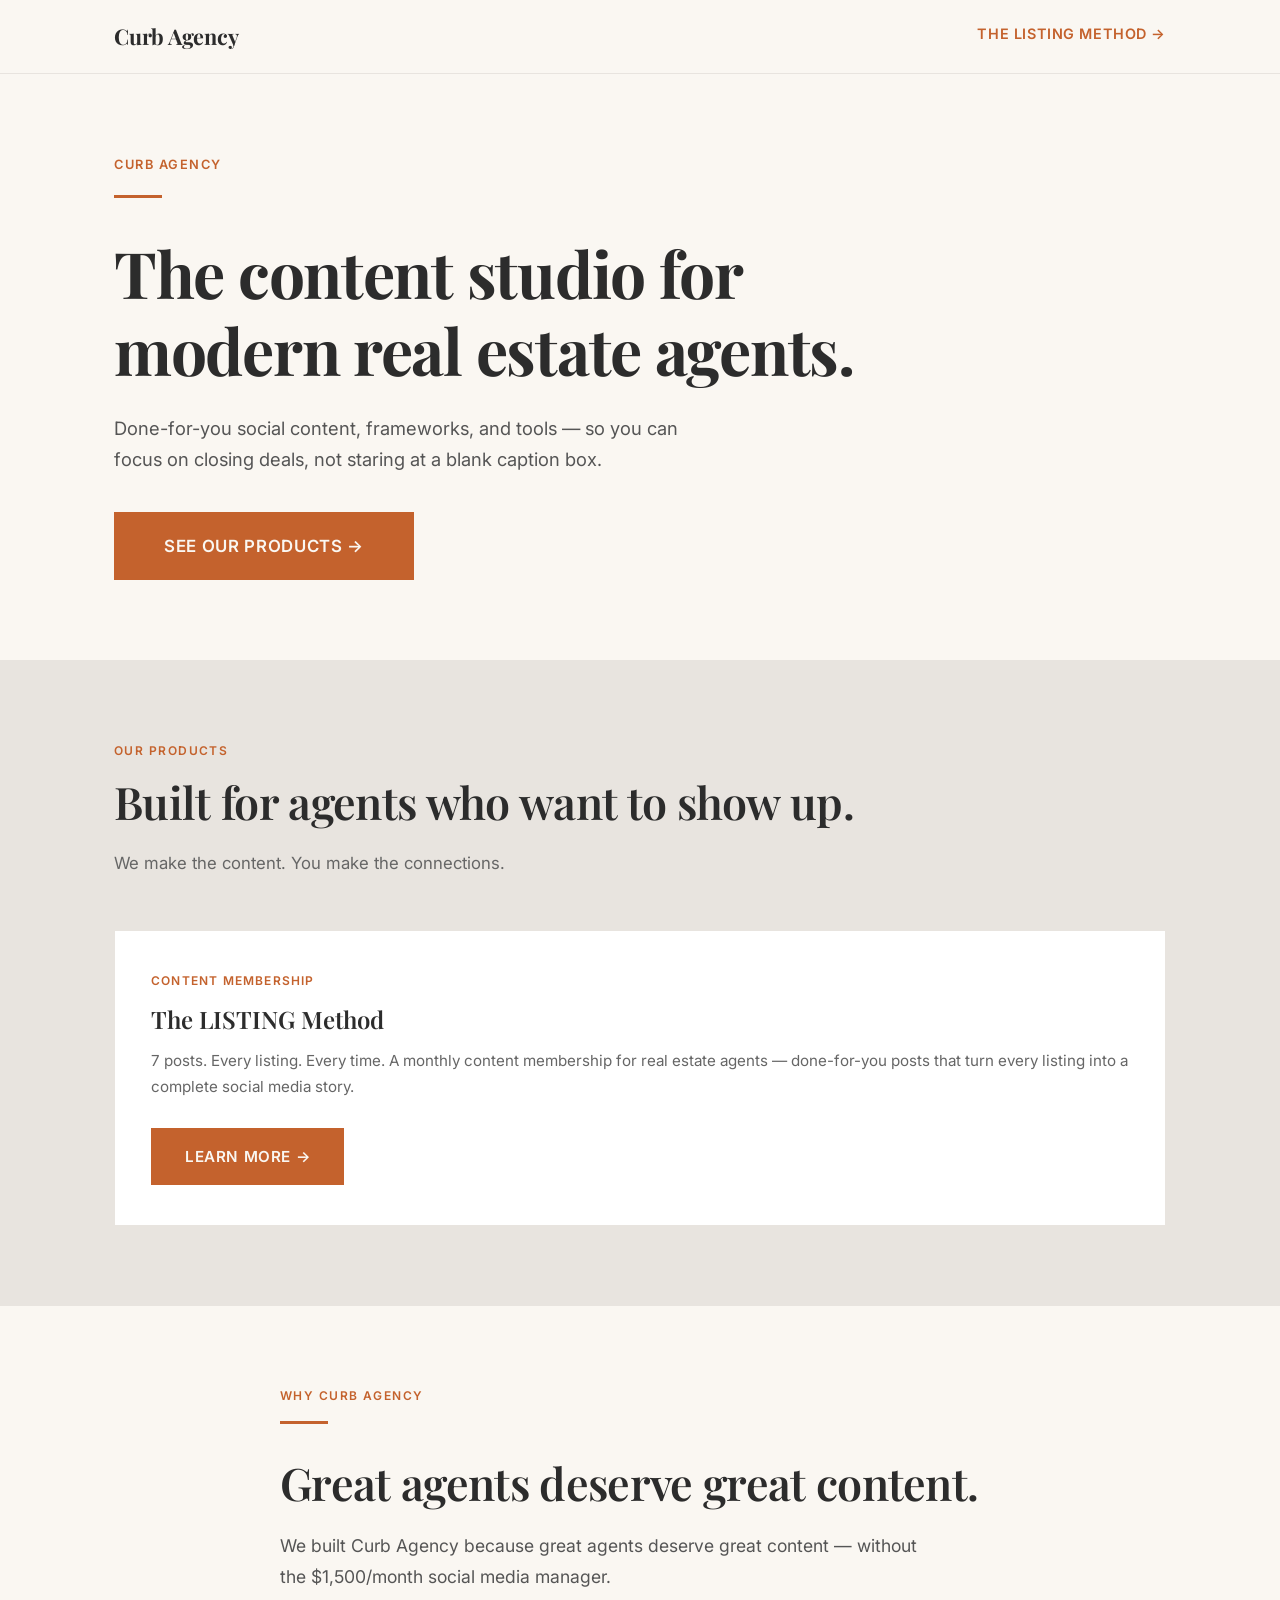
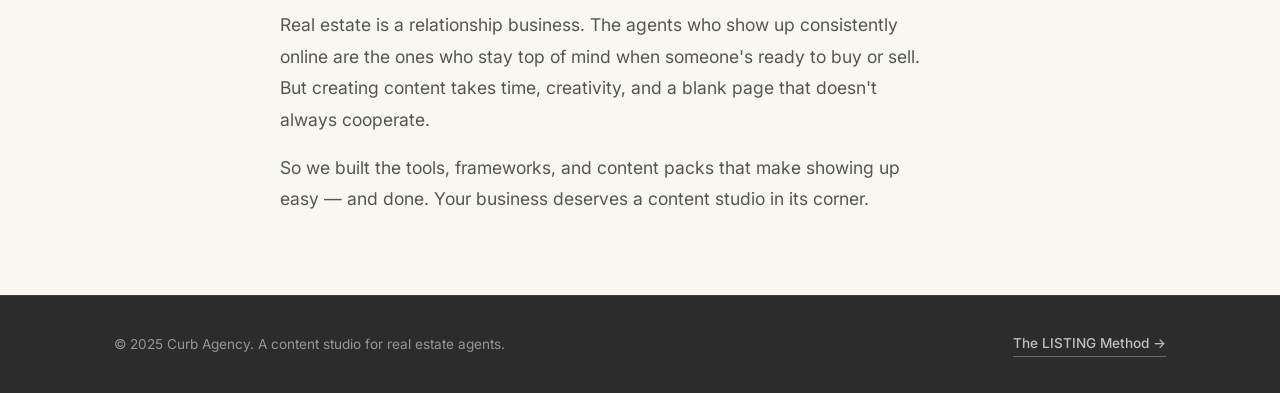
==== index.html @ a420fe9f "Initial site — Curb Agency + The LISTING Method" ====
<!DOCTYPE html>
<html lang="en">
<head>
  <meta charset="UTF-8" />
  <meta name="viewport" content="width=device-width, initial-scale=1.0" />
  <title>Curb Agency — The Content Studio for Modern Real Estate Agents</title>
  <meta name="description" content="Done-for-you social content and tools for real estate agents who want to show up consistently." />
  <link rel="stylesheet" href="styles.css" />
</head>
<body>

  <!-- ── Navigation ── -->
  <nav class="nav">
    <div class="container">
      <div class="nav__inner">
        <a href="index.html" class="nav__logo">Curb Agency</a>
        <a href="listing-method.html" class="nav__link">The LISTING Method &rarr;</a>
      </div>
    </div>
  </nav>

  <!-- ── Hero ── -->
  <section class="hero">
    <div class="container">
      <span class="hero__eyebrow">Curb Agency</span>
      <div class="accent-line"></div>
      <h1>The content studio for<br>modern real estate agents.</h1>
      <p class="hero__subhead">Done-for-you social content, frameworks, and tools — so you can focus on closing deals, not staring at a blank caption box.</p>
      <a href="#products" class="btn btn-large">See Our Products &rarr;</a>
    </div>
  </section>

  <!-- ── Products ── -->
  <section class="section section--alt" id="products">
    <div class="container">
      <span class="section__label">Our Products</span>
      <h2 class="section__heading">Built for agents who want to show up.</h2>
      <p class="section__subhead">We make the content. You make the connections.</p>

      <div class="products-grid">
        <div class="product-card">
          <span class="product-card__label">Content Membership</span>
          <h3>The LISTING Method</h3>
          <p>7 posts. Every listing. Every time. A monthly content membership for real estate agents — done-for-you posts that turn every listing into a complete social media story.</p>
          <a href="listing-method.html" class="btn">Learn More &rarr;</a>
        </div>
      </div>
    </div>
  </section>

  <!-- ── About / Why ── -->
  <section class="section section--cream" id="about">
    <div class="container">
      <div class="text-container">
        <span class="section__label">Why Curb Agency</span>
        <div class="divider"></div>
        <h2 class="section__heading">Great agents deserve great content.</h2>
        <p class="about__body">We built Curb Agency because great agents deserve great content — without the $1,500/month social media manager.</p>
        <p class="about__body">Real estate is a relationship business. The agents who show up consistently online are the ones who stay top of mind when someone's ready to buy or sell. But creating content takes time, creativity, and a blank page that doesn't always cooperate.</p>
        <p class="about__body">So we built the tools, frameworks, and content packs that make showing up easy — and done. Your business deserves a content studio in its corner.</p>
      </div>
    </div>
  </section>

  <!-- ── Footer ── -->
  <footer class="footer">
    <div class="container">
      <div class="footer__inner">
        <p>&copy; 2025 Curb Agency. A content studio for real estate agents.</p>
        <a href="listing-method.html">The LISTING Method &rarr;</a>
      </div>
    </div>
  </footer>

</body>
</html>
---- styles.css ----
/* ============================================================
   CURB AGENCY — Shared Stylesheet
   Fonts: Playfair Display (headings) + Inter (body)
   ============================================================ */

@import url('https://fonts.googleapis.com/css2?family=Playfair+Display:ital,wght@0,400;0,600;0,700;1,400&family=Inter:wght@300;400;500;600&display=swap');

/* ── Reset & Base ── */
*, *::before, *::after {
  box-sizing: border-box;
  margin: 0;
  padding: 0;
}

:root {
  --terracotta: #C4622D;
  --cream: #FAF7F2;
  --charcoal: #2C2C2C;
  --light-gray: #E8E4DF;
  --terracotta-dark: #a8511f;

  --font-heading: 'Playfair Display', Georgia, serif;
  --font-body: 'Inter', system-ui, sans-serif;

  --section-pad-desktop: 80px;
  --section-pad-mobile: 48px;

  --max-width: 1100px;
  --text-width: 720px;
}

html {
  scroll-behavior: smooth;
}

body {
  font-family: var(--font-body);
  background-color: var(--cream);
  color: var(--charcoal);
  line-height: 1.7;
  font-size: 17px;
  -webkit-font-smoothing: antialiased;
}

img {
  max-width: 100%;
  display: block;
}

a {
  color: var(--terracotta);
  text-decoration: none;
}

a:hover {
  text-decoration: underline;
}

/* ── Layout Utilities ── */
.container {
  width: 100%;
  max-width: var(--max-width);
  margin: 0 auto;
  padding: 0 24px;
}

.text-container {
  max-width: var(--text-width);
  margin: 0 auto;
}

/* ── Typography ── */
h1, h2, h3, h4 {
  font-family: var(--font-heading);
  color: var(--charcoal);
  line-height: 1.2;
}

h1 {
  font-size: clamp(2.4rem, 5vw, 4rem);
  font-weight: 700;
  letter-spacing: -0.02em;
}

h2 {
  font-size: clamp(1.8rem, 3.5vw, 2.8rem);
  font-weight: 600;
  letter-spacing: -0.015em;
}

h3 {
  font-size: 1.25rem;
  font-weight: 600;
  font-family: var(--font-heading);
}

p {
  margin-bottom: 1rem;
  color: var(--charcoal);
}

p:last-child {
  margin-bottom: 0;
}

/* ── Buttons ── */
.btn {
  display: inline-block;
  font-family: var(--font-body);
  font-size: 0.95rem;
  font-weight: 600;
  letter-spacing: 0.04em;
  text-transform: uppercase;
  background-color: var(--terracotta);
  color: var(--cream);
  padding: 14px 32px;
  border-radius: 0;
  border: 2px solid var(--terracotta);
  cursor: pointer;
  transition: background-color 0.2s ease, color 0.2s ease;
  text-decoration: none;
}

.btn:hover {
  background-color: var(--terracotta-dark);
  border-color: var(--terracotta-dark);
  text-decoration: none;
  color: var(--cream);
}

.btn-outline {
  background-color: transparent;
  color: var(--terracotta);
  border: 2px solid var(--terracotta);
}

.btn-outline:hover {
  background-color: var(--terracotta);
  color: var(--cream);
}

.btn-large {
  font-size: 1.05rem;
  padding: 18px 48px;
}

/* ── Navigation ── */
.nav {
  position: sticky;
  top: 0;
  z-index: 100;
  background-color: var(--cream);
  border-bottom: 1px solid var(--light-gray);
  padding: 18px 0;
}

.nav__inner {
  display: flex;
  align-items: center;
  justify-content: space-between;
}

.nav__logo {
  font-family: var(--font-heading);
  font-size: 1.35rem;
  font-weight: 700;
  color: var(--charcoal);
  letter-spacing: -0.01em;
  text-decoration: none;
}

.nav__logo:hover {
  color: var(--terracotta);
  text-decoration: none;
}

.nav__link {
  font-family: var(--font-body);
  font-size: 0.9rem;
  font-weight: 600;
  letter-spacing: 0.04em;
  text-transform: uppercase;
  color: var(--terracotta);
  text-decoration: none;
  border-bottom: 2px solid transparent;
  padding-bottom: 2px;
  transition: border-color 0.2s;
}

.nav__link:hover {
  border-color: var(--terracotta);
  text-decoration: none;
}

/* ── Hero ── */
.hero {
  background-color: var(--cream);
  padding: var(--section-pad-desktop) 0;
  border-bottom: 1px solid var(--light-gray);
}

.hero__eyebrow {
  font-family: var(--font-body);
  font-size: 0.8rem;
  font-weight: 600;
  letter-spacing: 0.12em;
  text-transform: uppercase;
  color: var(--terracotta);
  margin-bottom: 20px;
  display: block;
}

.hero h1 {
  margin-bottom: 24px;
}

.hero__subhead {
  font-size: 1.15rem;
  line-height: 1.7;
  color: #555;
  max-width: 580px;
  margin-bottom: 36px;
}

.hero__sub-copy {
  font-size: 0.85rem;
  color: #888;
  margin-top: 16px;
  font-style: italic;
}

/* ── Sections ── */
.section {
  padding: var(--section-pad-desktop) 0;
}

.section--alt {
  background-color: var(--light-gray);
}

.section--dark {
  background-color: var(--charcoal);
  color: var(--cream);
}

.section--dark h2,
.section--dark h3,
.section--dark p {
  color: var(--cream);
}

.section--cream {
  background-color: var(--cream);
}

.section__label {
  font-family: var(--font-body);
  font-size: 0.75rem;
  font-weight: 600;
  letter-spacing: 0.12em;
  text-transform: uppercase;
  color: var(--terracotta);
  margin-bottom: 14px;
  display: block;
}

.section__heading {
  margin-bottom: 20px;
}

.section__subhead {
  font-size: 1.05rem;
  color: #666;
  max-width: 600px;
  margin-bottom: 52px;
  line-height: 1.7;
}

.section--dark .section__subhead {
  color: rgba(255,255,255,0.7);
}

/* ── Product Card ── */
.products-grid {
  display: grid;
  grid-template-columns: repeat(auto-fit, minmax(300px, 1fr));
  gap: 32px;
  margin-top: 52px;
}

.product-card {
  background-color: var(--cream);
  border: 1px solid var(--light-gray);
  padding: 40px 36px;
  transition: transform 0.2s ease, box-shadow 0.2s ease;
}

.product-card:hover {
  transform: translateY(-3px);
  box-shadow: 0 12px 40px rgba(0,0,0,0.08);
}

.section--alt .product-card {
  background-color: white;
}

.product-card__label {
  font-size: 0.75rem;
  font-weight: 600;
  letter-spacing: 0.1em;
  text-transform: uppercase;
  color: var(--terracotta);
  margin-bottom: 14px;
  display: block;
}

.product-card h3 {
  font-size: 1.5rem;
  margin-bottom: 14px;
}

.product-card p {
  font-size: 0.95rem;
  color: #666;
  margin-bottom: 28px;
  line-height: 1.7;
}

/* ── About / Why ── */
.about__body {
  font-size: 1.1rem;
  line-height: 1.8;
  max-width: 640px;
  color: #555;
}

/* ── Feature Cards ── */
.features-grid {
  display: grid;
  grid-template-columns: repeat(auto-fit, minmax(240px, 1fr));
  gap: 28px;
  margin-top: 0;
}

.feature-card {
  background-color: var(--light-gray);
  padding: 32px 28px;
}

.feature-card__emoji {
  font-size: 2rem;
  margin-bottom: 16px;
  display: block;
}

.feature-card h3 {
  font-size: 1.1rem;
  margin-bottom: 10px;
  font-family: var(--font-heading);
}

.feature-card p {
  font-size: 0.9rem;
  color: #666;
  line-height: 1.65;
}

/* ── Framework Table ── */
.framework-table {
  width: 100%;
  border-collapse: collapse;
  margin-top: 0;
  font-family: var(--font-body);
}

.framework-table thead th {
  font-size: 0.75rem;
  font-weight: 600;
  letter-spacing: 0.1em;
  text-transform: uppercase;
  padding: 14px 20px;
  text-align: left;
  background-color: var(--charcoal);
  color: var(--cream);
}

.framework-table tbody tr:nth-child(odd) {
  background-color: var(--light-gray);
}

.framework-table tbody tr:nth-child(even) {
  background-color: var(--cream);
}

.framework-table td {
  padding: 18px 20px;
  vertical-align: middle;
}

.framework-table .td-letter {
  font-family: var(--font-heading);
  font-size: 1.5rem;
  font-weight: 700;
  color: var(--terracotta);
  width: 60px;
  min-width: 60px;
}

.framework-table .td-name {
  font-weight: 600;
  color: var(--terracotta);
  font-size: 0.95rem;
  letter-spacing: 0.02em;
  min-width: 160px;
  padding-right: 12px;
}

.framework-table .td-desc {
  color: var(--charcoal);
  font-size: 0.95rem;
}

/* ── Pricing ── */
.pricing-block {
  text-align: center;
  max-width: 560px;
  margin: 0 auto;
}

.pricing-block h2 {
  font-size: clamp(3rem, 8vw, 5.5rem);
  color: var(--cream);
  margin-bottom: 20px;
}

.pricing-block p {
  font-size: 1.05rem;
  color: rgba(255,255,255,0.8);
  margin-bottom: 36px;
  line-height: 1.75;
}

.pricing-block .btn {
  background-color: var(--cream);
  color: var(--terracotta);
  border-color: var(--cream);
  font-size: 1rem;
}

.pricing-block .btn:hover {
  background-color: var(--light-gray);
  border-color: var(--light-gray);
  color: var(--terracotta);
}

.pricing__sub {
  display: block;
  font-size: 0.82rem;
  color: rgba(255,255,255,0.5);
  margin-top: 14px;
  font-style: italic;
}

/* ── FAQ ── */
.faq-list {
  list-style: none;
  max-width: var(--text-width);
  margin: 0 auto;
}

.faq-item {
  border-top: 1px solid var(--light-gray);
  padding: 28px 0;
}

.faq-item:last-child {
  border-bottom: 1px solid var(--light-gray);
}

.faq-question {
  font-family: var(--font-heading);
  font-size: 1.15rem;
  font-weight: 600;
  color: var(--charcoal);
  margin-bottom: 10px;
}

.faq-answer {
  font-size: 0.95rem;
  color: #666;
  line-height: 1.7;
}

/* ── Problem Section ── */
.problem-list {
  list-style: none;
  margin: 28px 0 28px 0;
}

.problem-list li {
  padding: 12px 0 12px 28px;
  position: relative;
  font-size: 1rem;
  color: var(--charcoal);
  border-bottom: 1px solid rgba(255,255,255,0.15);
  line-height: 1.6;
}

.section--alt .problem-list li {
  border-bottom-color: rgba(0,0,0,0.08);
}

.problem-list li::before {
  content: "→";
  position: absolute;
  left: 0;
  color: var(--terracotta);
  font-weight: 600;
}

/* ── Final CTA ── */
.final-cta {
  text-align: center;
  max-width: 600px;
  margin: 0 auto;
}

.final-cta h2 {
  color: var(--cream);
  margin-bottom: 20px;
}

.final-cta p {
  color: rgba(255,255,255,0.75);
  font-size: 1.05rem;
  margin-bottom: 10px;
  line-height: 1.7;
}

.final-cta .price-line {
  font-weight: 600;
  color: rgba(255,255,255,0.9);
  font-size: 1rem;
  margin-bottom: 32px;
}

.final-cta .btn {
  background-color: var(--cream);
  color: var(--terracotta);
  border-color: var(--cream);
}

.final-cta .btn:hover {
  background-color: var(--light-gray);
  border-color: var(--light-gray);
  color: var(--terracotta);
}

/* ── Footer ── */
.footer {
  background-color: var(--charcoal);
  color: rgba(255,255,255,0.6);
  padding: 36px 0;
  border-top: 1px solid rgba(255,255,255,0.08);
}

.footer__inner {
  display: flex;
  align-items: center;
  justify-content: space-between;
  flex-wrap: wrap;
  gap: 12px;
}

.footer p {
  font-size: 0.85rem;
  color: rgba(255,255,255,0.5);
  margin: 0;
}

.footer a {
  font-size: 0.85rem;
  color: rgba(255,255,255,0.7);
  font-weight: 500;
  text-decoration: none;
  border-bottom: 1px solid rgba(255,255,255,0.3);
  padding-bottom: 1px;
  transition: color 0.2s, border-color 0.2s;
}

.footer a:hover {
  color: var(--cream);
  border-color: var(--cream);
  text-decoration: none;
}

/* ── Hero accent line ── */
.accent-line {
  display: inline-block;
  width: 48px;
  height: 3px;
  background-color: var(--terracotta);
  margin-bottom: 28px;
}

/* ── Divider ── */
.divider {
  width: 48px;
  height: 3px;
  background-color: var(--terracotta);
  margin: 0 0 32px 0;
}

.divider--center {
  margin: 0 auto 32px auto;
}

/* ── Subpage hero variant ── */
.hero--product {
  background-color: var(--charcoal);
  border-bottom: none;
}

.hero--product h1 {
  color: var(--cream);
}

.hero--product .hero__subhead {
  color: rgba(255,255,255,0.7);
}

.hero--product .hero__eyebrow {
  color: var(--terracotta);
}

.hero--product .hero__sub-copy {
  color: rgba(255,255,255,0.45);
}

.hero--product .hero__back-link {
  font-size: 0.82rem;
  color: rgba(255,255,255,0.45);
  text-decoration: none;
  margin-top: 20px;
  display: inline-block;
  border-bottom: 1px solid rgba(255,255,255,0.2);
  padding-bottom: 1px;
}

.hero--product .hero__back-link:hover {
  color: rgba(255,255,255,0.8);
  text-decoration: none;
}

/* ── Nav variant for dark pages ── */
.nav--dark {
  background-color: var(--charcoal);
  border-bottom-color: rgba(255,255,255,0.1);
}

.nav--dark .nav__logo {
  color: var(--cream);
}

.nav--dark .nav__logo:hover {
  color: var(--terracotta);
}

.nav--dark .nav__link {
  color: var(--terracotta);
}

/* ── Table wrap for mobile ── */
.table-wrap {
  overflow-x: auto;
  -webkit-overflow-scrolling: touch;
}

/* ── Responsive ── */
@media (max-width: 768px) {
  :root {
    --section-pad-desktop: var(--section-pad-mobile);
  }

  h1 {
    font-size: 2.2rem;
  }

  h2 {
    font-size: 1.8rem;
  }

  .hero {
    padding: var(--section-pad-mobile) 0;
  }

  .nav__inner {
    gap: 12px;
  }

  .nav__logo {
    font-size: 1.15rem;
  }

  .features-grid {
    grid-template-columns: 1fr;
  }

  .products-grid {
    grid-template-columns: 1fr;
  }

  .footer__inner {
    flex-direction: column;
    text-align: center;
  }

  .btn-large {
    padding: 16px 32px;
    font-size: 0.95rem;
  }

  .framework-table .td-letter {
    width: 40px;
    min-width: 40px;
    font-size: 1.2rem;
  }

  .framework-table td {
    padding: 14px 12px;
  }

  .framework-table .td-name {
    min-width: 110px;
  }
}

@media (max-width: 480px) {
  .container {
    padding: 0 18px;
  }

  .product-card {
    padding: 28px 22px;
  }

  .feature-card {
    padding: 24px 20px;
  }
}
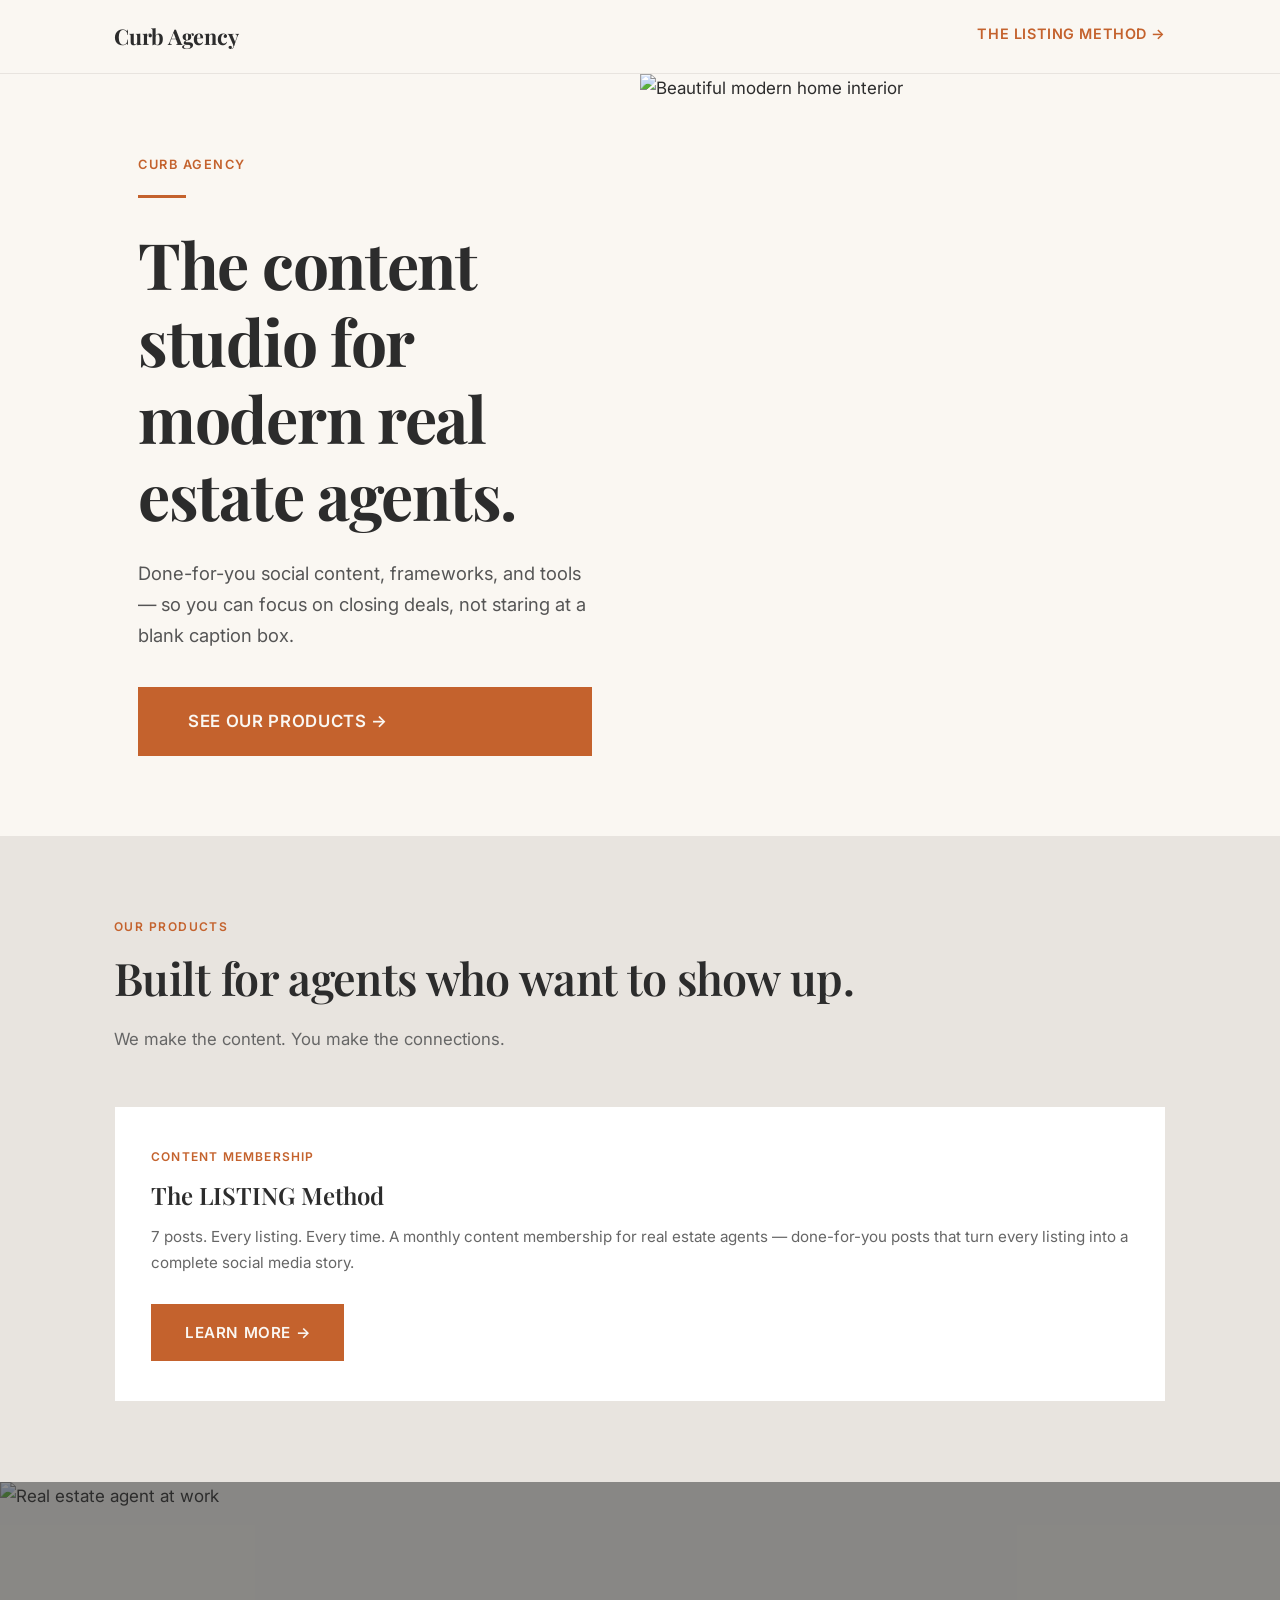
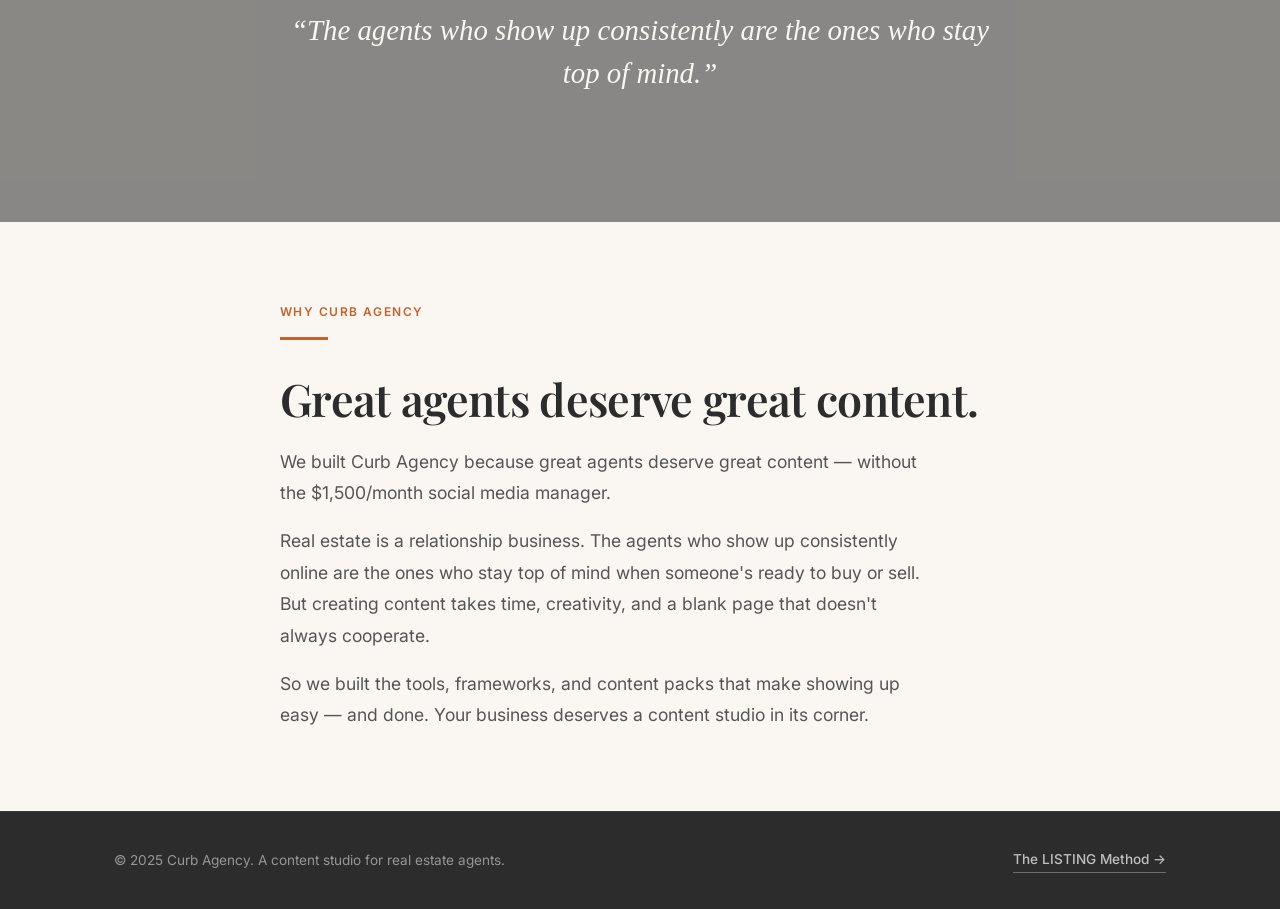
==== commit 413bd1ed: "Add imagery — hero split layout, background image, pull-quote breaks" ====
--- a/index.html
+++ b/index.html
@@ -20,13 +20,20 @@
   </nav>
 
   <!-- ── Hero ── -->
-  <section class="hero">
+  <section class="hero hero--split">
     <div class="container">
-      <span class="hero__eyebrow">Curb Agency</span>
-      <div class="accent-line"></div>
-      <h1>The content studio for<br>modern real estate agents.</h1>
-      <p class="hero__subhead">Done-for-you social content, frameworks, and tools — so you can focus on closing deals, not staring at a blank caption box.</p>
-      <a href="#products" class="btn btn-large">See Our Products &rarr;</a>
+      <div class="hero__split-inner">
+        <div class="hero__split-text">
+          <span class="hero__eyebrow">Curb Agency</span>
+          <div class="accent-line"></div>
+          <h1>The content studio for modern real estate agents.</h1>
+          <p class="hero__subhead">Done-for-you social content, frameworks, and tools — so you can focus on closing deals, not staring at a blank caption box.</p>
+          <a href="#products" class="btn btn-large">See Our Products &rarr;</a>
+        </div>
+        <div class="hero__split-image">
+          <img src="https://images.unsplash.com/photo-1600585154340-be6161a56a0c?w=800&q=80&fit=crop" alt="Beautiful modern home interior" loading="eager" />
+        </div>
+      </div>
     </div>
   </section>
 
@@ -47,6 +54,14 @@
       </div>
     </div>
   </section>
+
+  <!-- ── Image Break ── -->
+  <div class="image-break">
+    <img src="https://images.unsplash.com/photo-1560518883-ce09059eeffa?w=1400&q=80&fit=crop&crop=center" alt="Real estate agent at work" loading="lazy" />
+    <div class="image-break__overlay">
+      <p class="image-break__quote">&ldquo;The agents who show up consistently are the ones who stay top of mind.&rdquo;</p>
+    </div>
+  </div>
 
   <!-- ── About / Why ── -->
   <section class="section section--cream" id="about">
--- a/styles.css
+++ b/styles.css
@@ -676,12 +676,112 @@
   -webkit-overflow-scrolling: touch;
 }
 
+/* ── Hero Split Layout ── */
+.hero--split {
+  padding: 0;
+  overflow: hidden;
+}
+
+.hero__split-inner {
+  display: grid;
+  grid-template-columns: 1fr 1fr;
+  min-height: 600px;
+  align-items: stretch;
+}
+
+.hero__split-text {
+  padding: 80px 48px 80px 24px;
+  display: flex;
+  flex-direction: column;
+  justify-content: center;
+}
+
+.hero__split-image {
+  overflow: hidden;
+  position: relative;
+}
+
+.hero__split-image img {
+  width: 100%;
+  height: 100%;
+  object-fit: cover;
+  display: block;
+}
+
+/* ── Hero Background Image ── */
+.hero--bg-image {
+  position: relative;
+  background-size: cover;
+  background-position: center;
+  background-repeat: no-repeat;
+}
+
+.hero--bg-image__overlay {
+  position: absolute;
+  inset: 0;
+  background: rgba(44, 44, 44, 0.78);
+  z-index: 1;
+}
+
+/* ── Image Break ── */
+.image-break {
+  position: relative;
+  height: 340px;
+  overflow: hidden;
+}
+
+.image-break img {
+  width: 100%;
+  height: 100%;
+  object-fit: cover;
+  object-position: center;
+  display: block;
+}
+
+.image-break__overlay {
+  position: absolute;
+  inset: 0;
+  background: rgba(44, 44, 44, 0.55);
+  display: flex;
+  align-items: center;
+  justify-content: center;
+  padding: 24px;
+}
+
+.image-break__quote {
+  font-family: var(--font-heading);
+  font-size: clamp(1.2rem, 3vw, 1.8rem);
+  font-style: italic;
+  color: var(--cream);
+  text-align: center;
+  max-width: 720px;
+  line-height: 1.5;
+  margin: 0;
+}
+
 /* ── Responsive ── */
 @media (max-width: 768px) {
   :root {
     --section-pad-desktop: var(--section-pad-mobile);
   }
 
+  .hero--split .hero__split-inner {
+    grid-template-columns: 1fr;
+    min-height: auto;
+  }
+
+  .hero__split-text {
+    padding: 48px 24px;
+  }
+
+  .hero__split-image {
+    height: 280px;
+  }
+
+  .image-break {
+    height: 220px;
+  }
+
   h1 {
     font-size: 2.2rem;
   }
